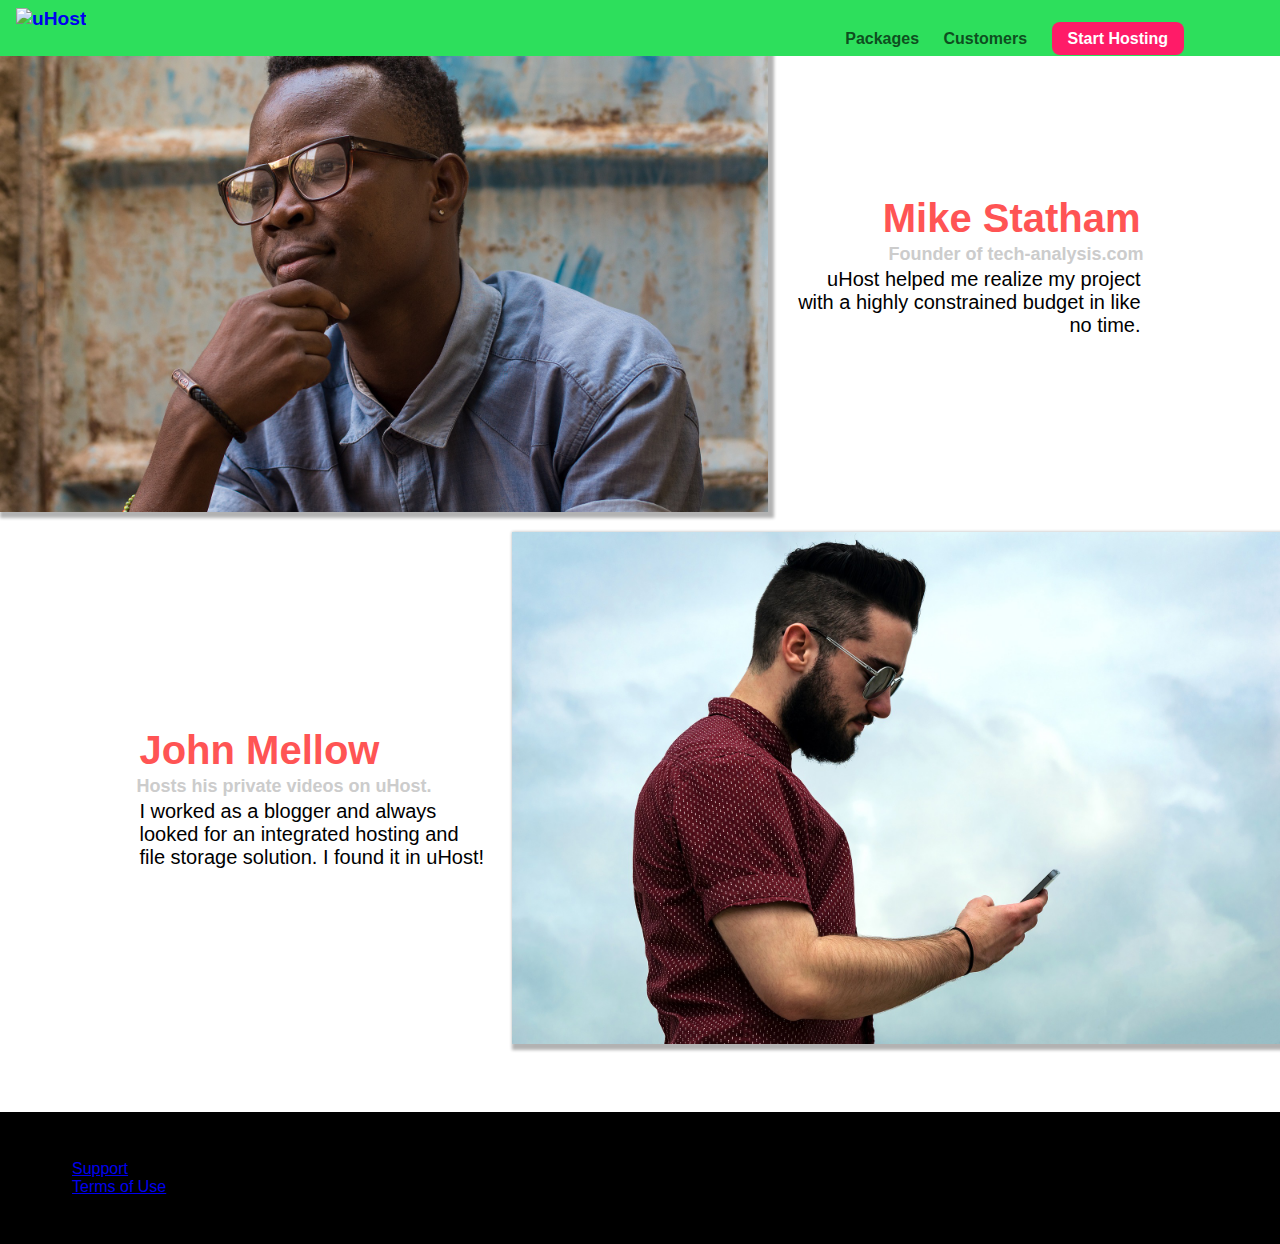
==== customers/index.html @ 81d45338 "radial and linear gradients and adding new page" ====
<!DOCTYPE html>
<html lang="en">

<head>
    <meta charset="UTF-8">
    <meta name="viewport" content="width=device-width, initial-scale=1.0">
    <meta http-equiv="X-UA-Compatible" content="ie=edge">
    <title>uHost Customers</title>
    <link rel="shortcut icon" href="../favicon.png">
    <link href="https://fonts.googleapis.com/css?family=Anton|Montserrat:400,700" rel="stylesheet">
    <link rel="stylesheet" href="../shared.css">
    <link rel="stylesheet" href="customers.css">
</head>
<header class="main-header">
    <div class="main-header__title">
        <a href="../index.html">
            <img src="images/uhost-icon.png" alt="uHost"/>
        </a>
    </div>
    <nav  class="main-nav">
        <ul  class="main-nav__items">
            <li class="main-nav__item">
                <a href="../packages/index.html">Packages</a>
            </li>
            <li  class="main-nav__item">
                <a href="../customers/index.html">Customers</a>
            </li>
            <li  class="main-nav__item main-nav__item-cta">
                <a href="start-hosting/index.html">Start Hosting</a>
            </li>
        </ul>
    </nav>
</header>
<body>

    <main>
        <div>
            <div class="testimonial" id="customer-1">
                <div class="testimonial__image-container">
                    <img src="../images/customer-1.jpg" alt="Mike Statham - Customer" class="testimonial__image">
                </div>
                <div class="testimonial__info">
                    <h1 class="testimonial__name">Mike Statham</h1>
                    <h2 class="testimonial__subtitle">Founder of
                        <a href="tech-analysis.com">tech-analysis.com</a>
                    </h2>
                    <p class="testimonial__text">uHost helped me realize my project with a highly constrained budget in like no time.</p>
                </div>
            </div>
            <div class="testimonial" id="customer-2">

                <div class="testimonial__info">
                    <h1 class="testimonial__name">John Mellow</h1>
                    <h2 class="testimonial__subtitle">Hosts his private videos on uHost.
                    </h2>
                    <p class="testimonial__text">I worked as a blogger and always looked for an integrated hosting and file storage solution. I found
                        it in uHost!
                    </p>
                </div>
                <div class="testimonial__image-container">
                    <img src="../images/customer-2.jpg" alt="John Mellow - Customer" class="testimonial__image">
                </div>
            </div>
        </div>
    </main>
    <footer class="main-footer">
        <nav>
            <ul>
                <li>
                    <a href="#">Support</a>
                </li>
                <li>
                    <a href="#">Terms of Use</a>
                </li>
            </ul>
        </nav>
    </footer>
</body>

</html>
---- shared.css ----
* {
    box-sizing: border-box;
}

body {
    font-family: 'Gill Sans', 'Gill Sans MT', Calibri, 'Trebuchet MS', sans-serif;
    margin: 0;
}

.main-header {
    width: 100%;
    background-color: #2ddf5c;
    padding: 8px 16px ;
    vertical-align: middle;
    position: fixed;
    z-index: 1;
}

.main-header__title a {
    text-decoration: none;
    display: inline-block;
    height: 22px
}

.main-header__title {
    display: inline-block;
    color: #0e4f1f;
    font-weight: bold;
    font-size: 1.2rem;
}

.main-header__title img {
    height: 100%;
}

.main-nav {
    display: inline-block;
    text-align: right;
    width: calc(100% - 70px);
}

.main-nav__items {
    margin: 0;
    padding: 0;
    list-style: none;
}

.main-nav__item {
    display: inline-block;
    
}

.main-nav__item  a {
    text-decoration: none;
    margin: 0 10px;
    color: #0e4f1f;
    font-weight: bold;
    padding: 3px 0;
}

.main-nav__item  a:active,
.main-nav__item  a:hover {
    color: white;
    border-bottom: 5px solid white;
}

.main-nav__item-cta a {
    color: white;
    background-color: #ff1b68;
    padding: 8px 16px;
    border-radius: 8px;
}

.main-nav__item-cta a:active,
.main-nav__item-cta a:hover {
    color: #ff1b68;
    background-color: white;
    border: none;
    border-radius: 8px;
}

.main-footer {
    background-color: black;
    padding: 32px;
    margin-top: 48px;
}

.main-footer__links {
    list-style: none;
    margin: 0;
    padding: 0;
    text-align: center;
}

.main-footer__link {
    display: inline-block;
    margin: 0 16px;
}

.main-footer__link a {
    text-decoration: none;
    color: white;
}

.main-footer__link a:hover,
.main-footer__link a:active {
    text-decoration: none;
    color: #ccc;
}

.button {
    background-color: #0e4f1f;
    color: white;
    font: inherit;
    border: 1.5px solid #0e4f1f;
    padding: 8px;
    border-radius: 8px;
    font-weight: bold;
    cursor: pointer;
}

.button:hover,
.button:active {
    background-color: white;
    color: #0e4f1f
}

.button:focus {
    outline: none;
}
---- customers/customers.css ----
.testimonial {
    font-size: 20px;
    /* margin: 48px 0; */
  }
  
    .testimonial__list {
        width: 80%;
        margin: auto;
    }
  
.testimonial__image-container {
  width: 60%;
  display: inline-block;
  vertical-align: middle;
  box-shadow: 3px 3px 3px 3px rgba(0,0,0,.3);
  margin-bottom: 20px;
}

.testimonial__image {
  width: 100%;
  vertical-align: top;
}
  
  .testimonial__info {
    text-align: right;
    padding: 14px;
    display: inline-block;
    vertical-align: middle;
    width:30%;
  }
  
  #customer-2.testimonial {
    text-align: right;
  }
  
  #customer-2 .testimonial__info {
    text-align: left;
  }
  
  .testimonial__name {
    margin: 3px;
    color: #ff5454;
  }
  
  .testimonial__subtitle {
    margin: 0;
    font-size: 18px;
    color: #ccc;
  }
  
  .testimonial__subtitle a {
    color: inherit;
    text-decoration: none;
  }
  
  .testimonial__subtitle a:hover,
  .testimonial__subtitle a:active {
    color: #7a7a7a;
  }
  
  .testimonial__text {
    margin: 3px;
  }
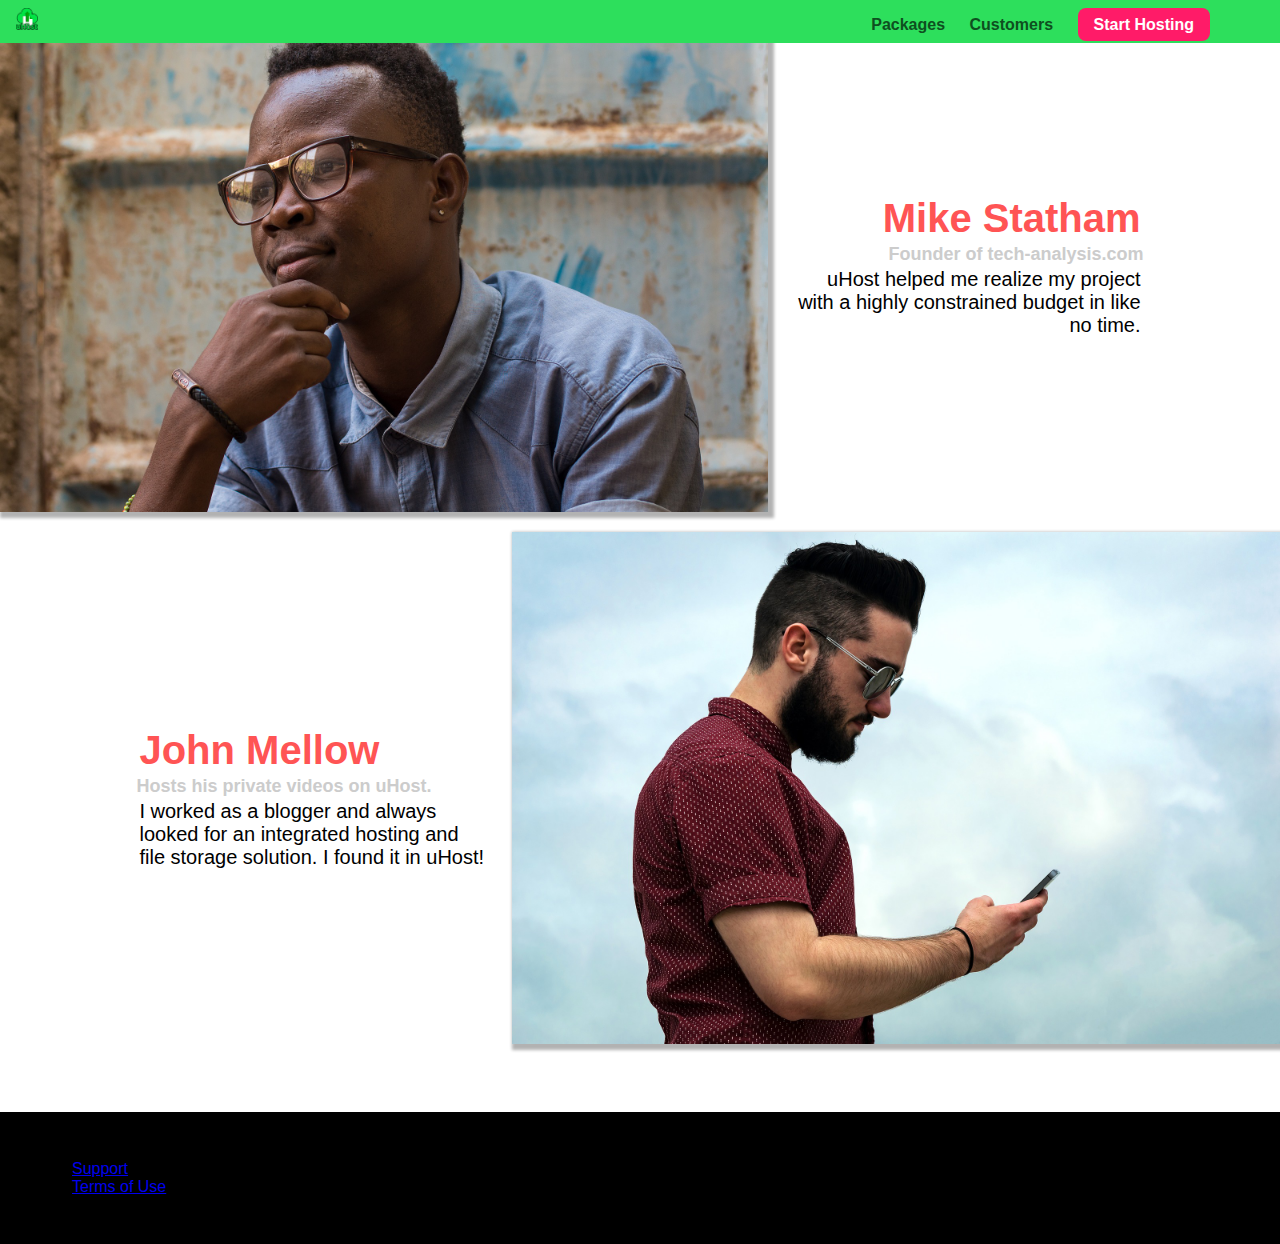
==== commit 29633d89: "update" ====
--- a/customers/index.html
+++ b/customers/index.html
@@ -14,7 +14,7 @@
 <header class="main-header">
     <div class="main-header__title">
         <a href="../index.html">
-            <img src="images/uhost-icon.png" alt="uHost"/>
+            <img src="../images/uhost-icon.png" alt="uHost"/>
         </a>
     </div>
     <nav  class="main-nav">
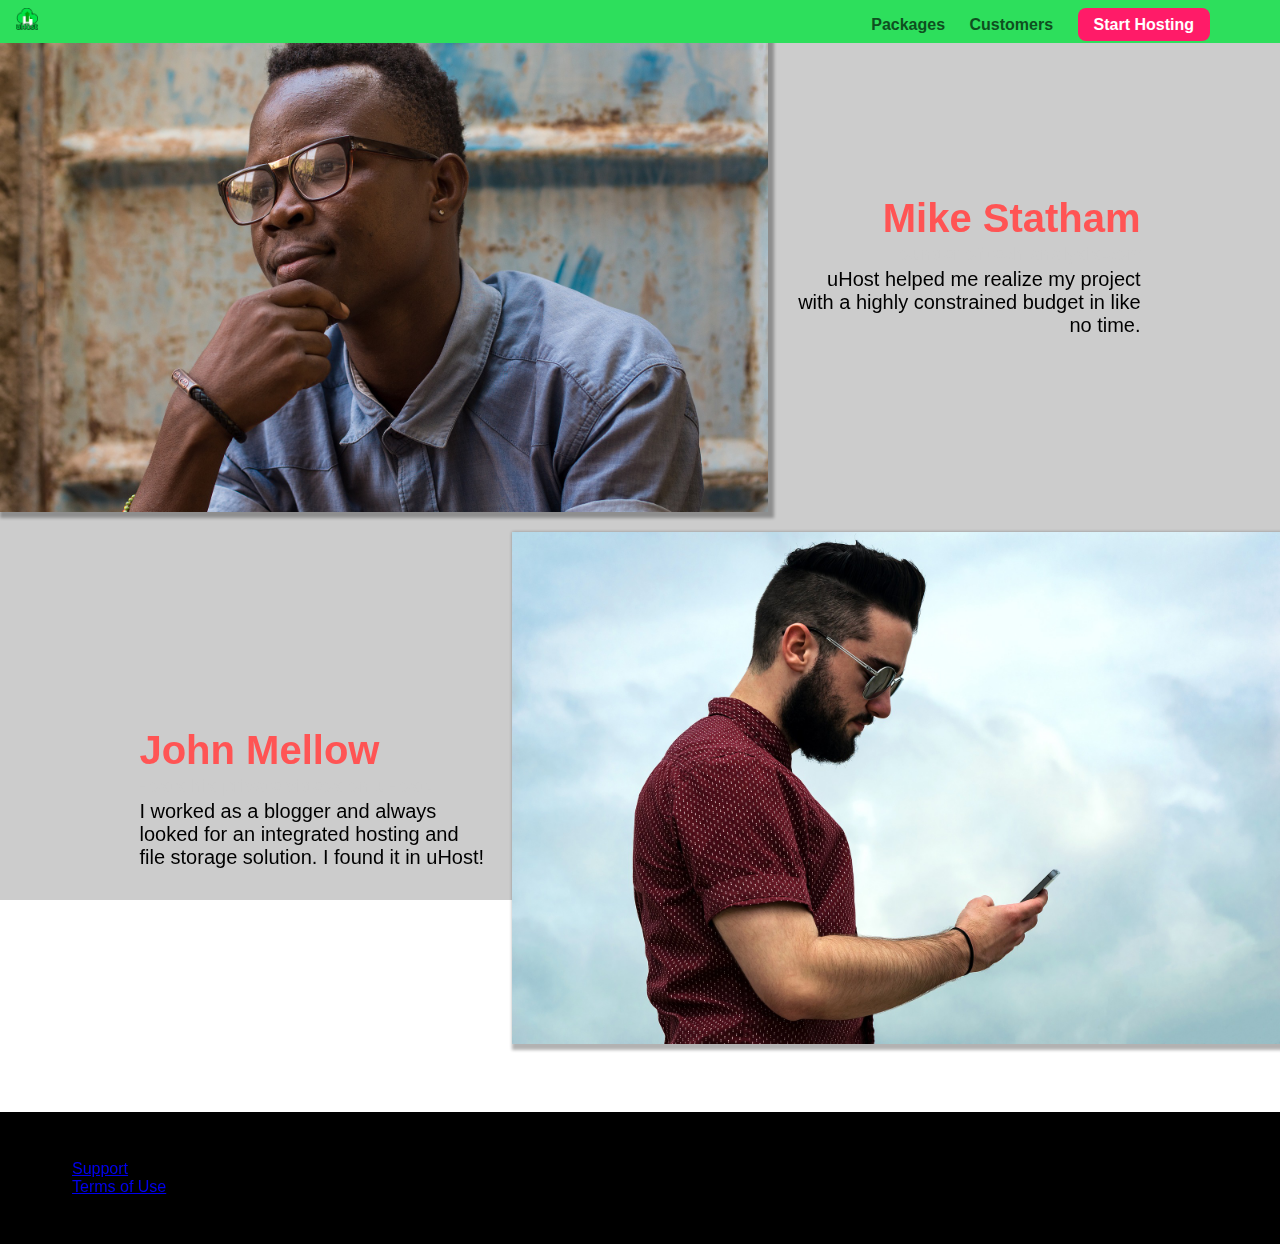
==== commit 8ca53928: "problems with percentages" ====
--- a/customers/index.html
+++ b/customers/index.html
@@ -11,28 +11,29 @@
     <link rel="stylesheet" href="../shared.css">
     <link rel="stylesheet" href="customers.css">
 </head>
-<header class="main-header">
-    <div class="main-header__title">
-        <a href="../index.html">
-            <img src="../images/uhost-icon.png" alt="uHost"/>
-        </a>
-    </div>
-    <nav  class="main-nav">
-        <ul  class="main-nav__items">
-            <li class="main-nav__item">
-                <a href="../packages/index.html">Packages</a>
-            </li>
-            <li  class="main-nav__item">
-                <a href="../customers/index.html">Customers</a>
-            </li>
-            <li  class="main-nav__item main-nav__item-cta">
-                <a href="start-hosting/index.html">Start Hosting</a>
-            </li>
-        </ul>
-    </nav>
-</header>
+
 <body>
-
+    <div class="backdrop"></div>
+    <header class="main-header">
+        <div class="main-header__title">
+            <a href="../index.html">
+                <img src="../images/uhost-icon.png" alt="uHost"/>
+            </a>
+        </div>
+        <nav  class="main-nav">
+            <ul  class="main-nav__items">
+                <li class="main-nav__item">
+                    <a href="../packages/index.html">Packages</a>
+                </li>
+                <li  class="main-nav__item">
+                    <a href="../customers/index.html">Customers</a>
+                </li>
+                <li  class="main-nav__item main-nav__item-cta">
+                    <a href="start-hosting/index.html">Start Hosting</a>
+                </li>
+            </ul>
+        </nav>
+    </header>
     <main>
         <div>
             <div class="testimonial" id="customer-1">
--- a/shared.css
+++ b/shared.css
@@ -5,6 +5,16 @@
 body {
     font-family: 'Gill Sans', 'Gill Sans MT', Calibri, 'Trebuchet MS', sans-serif;
     margin: 0;
+}
+
+.backdrop {
+    position: fixed;
+    z-index: -100;
+    width: 100%;
+    height: 100%;
+    top:0;
+    left:0;
+    background-color: rgba(0,0,0,0.2);
 }
 
 .main-header {
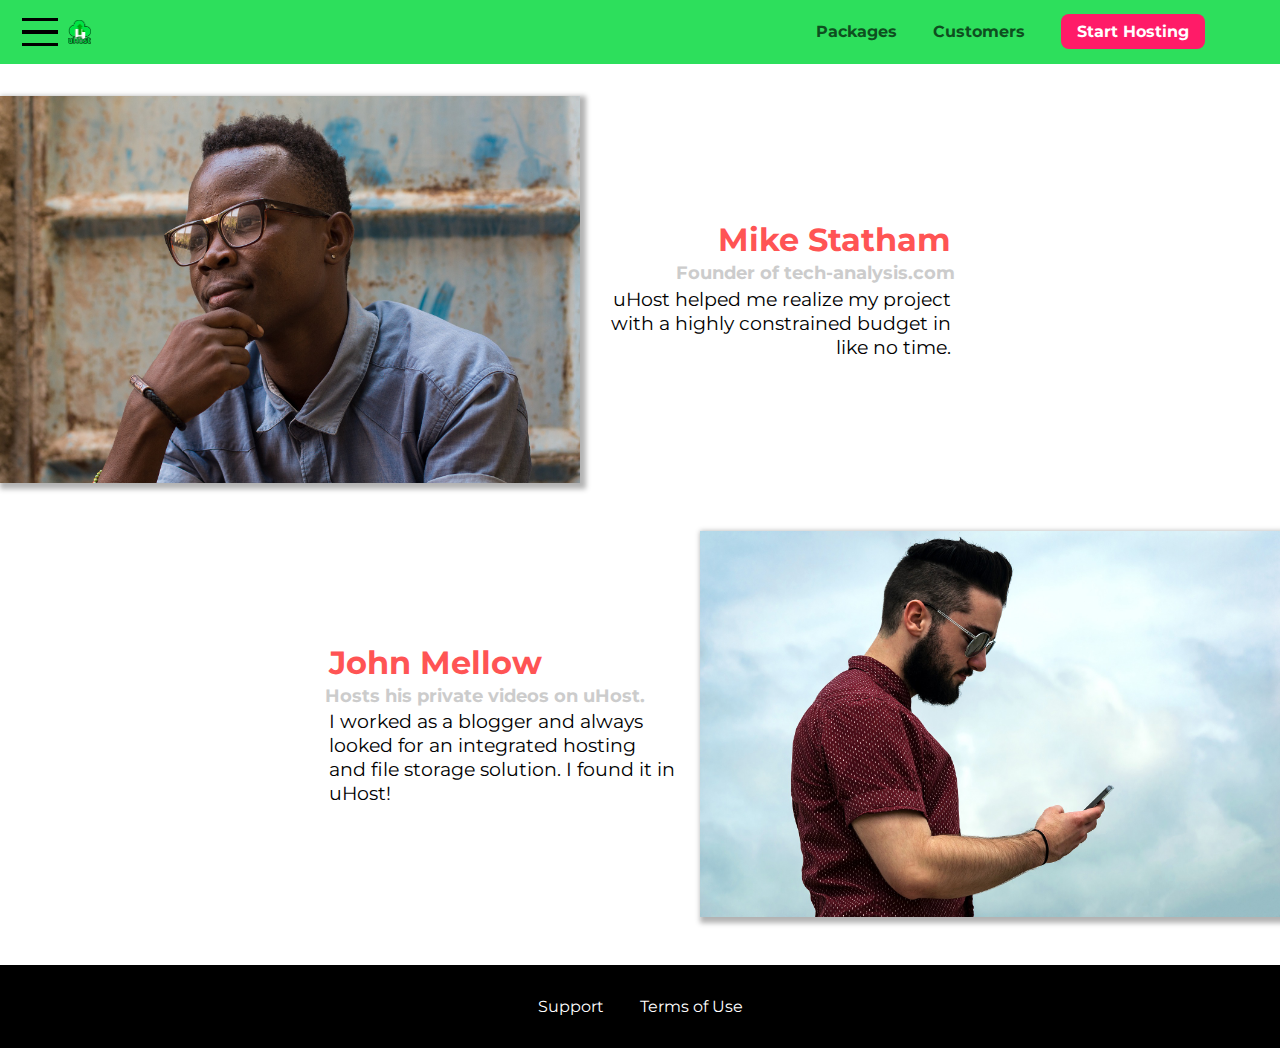
==== commit 27dddff8: "something went wrong so fixing entire code base" ====
--- a/customers/index.html
+++ b/customers/index.html
@@ -15,25 +15,43 @@
 <body>
     <div class="backdrop"></div>
     <header class="main-header">
-        <div class="main-header__title">
-            <a href="../index.html">
-                <img src="../images/uhost-icon.png" alt="uHost"/>
+        <div>
+            <button class="toggle-button">
+                <span class="toggle-button__bar"></span>
+                <span class="toggle-button__bar"></span>
+                <span class="toggle-button__bar"></span>
+            </button>
+            <a href="../index.html" class="main-header__brand">
+                <img src="../images/uhost-icon.png" alt="uHost - Your favorite hosting company">
             </a>
         </div>
-        <nav  class="main-nav">
-            <ul  class="main-nav__items">
+        <nav class="main-nav">
+            <ul class="main-nav__items">
                 <li class="main-nav__item">
                     <a href="../packages/index.html">Packages</a>
                 </li>
-                <li  class="main-nav__item">
-                    <a href="../customers/index.html">Customers</a>
+                <li class="main-nav__item">
+                    <a href="index.html">Customers</a>
                 </li>
-                <li  class="main-nav__item main-nav__item-cta">
+                <li class="main-nav__item main-nav__item--cta">
                     <a href="start-hosting/index.html">Start Hosting</a>
                 </li>
             </ul>
         </nav>
     </header>
+    <nav class="mobile-nav">
+        <ul class="mobile-nav__items">
+            <li class="mobile-nav__item">
+                <a href="../packages/index.html">Packages</a>
+            </li>
+            <li class="mobile-nav__item">
+                <a href="index.html">Customers</a>
+            </li>
+            <li class="mobile-nav__item mobile-nav__item--cta">
+                <a href="../start-hosting/index.html">Start Hosting</a>
+            </li>
+        </ul>
+    </nav>
     <main>
         <div>
             <div class="testimonial" id="customer-1">
@@ -66,16 +84,17 @@
     </main>
     <footer class="main-footer">
         <nav>
-            <ul>
-                <li>
+            <ul class="main-footer__links">
+                <li class="main-footer__link">
                     <a href="#">Support</a>
                 </li>
-                <li>
+                <li class="main-footer__link">
                     <a href="#">Terms of Use</a>
                 </li>
             </ul>
         </nav>
     </footer>
+    <script src="../shared.js"></script>
 </body>
 
 </html>--- a/shared.css
+++ b/shared.css
@@ -1,140 +1,202 @@
 * {
-    box-sizing: border-box;
+  box-sizing: border-box;
 }
 
 body {
-    font-family: 'Gill Sans', 'Gill Sans MT', Calibri, 'Trebuchet MS', sans-serif;
-    margin: 0;
+  font-family: "Montserrat", sans-serif;
+  margin: 0;
 }
 
 .backdrop {
-    position: fixed;
-    z-index: -100;
-    width: 100%;
-    height: 100%;
-    top:0;
-    left:0;
-    background-color: rgba(0,0,0,0.2);
+  position: fixed;
+  display: none;
+  top: 0;
+  left: 0;
+  z-index: 100;
+  width: 100vw;
+  height: 100vh;
+  background: rgba(0, 0, 0, 0.5);
 }
 
 .main-header {
-    width: 100%;
-    background-color: #2ddf5c;
-    padding: 8px 16px ;
-    vertical-align: middle;
-    position: fixed;
-    z-index: 1;
-}
-
-.main-header__title a {
-    text-decoration: none;
-    display: inline-block;
-    height: 22px
-}
-
-.main-header__title {
-    display: inline-block;
-    color: #0e4f1f;
-    font-weight: bold;
-    font-size: 1.2rem;
-}
-
-.main-header__title img {
-    height: 100%;
+  width: 100%;
+  position: fixed;
+  top: 0;
+  left: 0;
+  background: #2ddf5c;
+  padding: 0.5rem 1rem;
+  z-index: 1;
+}
+
+.main-header > div {
+  display: inline-block;
+  vertical-align: middle;
+}
+
+.toggle-button {
+  width: 3rem;
+  background: transparent;
+  border: none;
+  cursor: pointer;
+  padding-top: 0;
+  padding-bottom: 0;
+  vertical-align: middle;
+}
+
+.toggle-button:focus {
+  outline: none;
+}
+
+.toggle-button__bar {
+  width: 100%;
+  height: 0.2rem;
+  background: black;
+  display: block;
+  margin: 0.6rem 0;
+}
+
+.main-header__brand {
+  color: #0e4f1f;
+  text-decoration: none;
+  font-weight: bold;
+  font-size: 1.5rem;
+  height: 1.5rem;
+  /* width: 20px; */
+  display: inline-block;
+  vertical-align: middle;
+}
+
+.main-header__brand img {
+  height: 100%;
+  /* width: 100%; */
 }
 
 .main-nav {
-    display: inline-block;
-    text-align: right;
-    width: calc(100% - 70px);
+  display: inline-block;
+  text-align: right;
+  width: calc(100% - 122px);
+  vertical-align: middle;
 }
 
 .main-nav__items {
-    margin: 0;
-    padding: 0;
-    list-style: none;
+  margin: 0;
+  padding: 0;
+  list-style: none;
 }
 
 .main-nav__item {
-    display: inline-block;
-    
-}
-
-.main-nav__item  a {
-    text-decoration: none;
-    margin: 0 10px;
-    color: #0e4f1f;
-    font-weight: bold;
-    padding: 3px 0;
-}
-
-.main-nav__item  a:active,
-.main-nav__item  a:hover {
-    color: white;
-    border-bottom: 5px solid white;
-}
-
-.main-nav__item-cta a {
-    color: white;
-    background-color: #ff1b68;
-    padding: 8px 16px;
-    border-radius: 8px;
-}
-
-.main-nav__item-cta a:active,
-.main-nav__item-cta a:hover {
-    color: #ff1b68;
-    background-color: white;
-    border: none;
-    border-radius: 8px;
+  display: inline-block;
+  margin: 0 1rem;
+}
+
+.main-nav__item a,
+.mobile-nav__item a {
+  text-decoration: none;
+  color: #0e4f1f;
+  font-weight: bold;
+  padding: 0.2rem 0;
+}
+
+.main-nav__item a:hover,
+.main-nav__item a:active {
+  color: white;
+  border-bottom: 5px solid white;
+}
+
+.main-nav__item--cta a,
+.mobile-nav__item--cta a {
+  color: white;
+  background: #ff1b68;
+  padding: 0.5rem 1rem;
+  border-radius: 8px;
+}
+
+.main-nav__item--cta a:hover,
+.main-nav__item--cta a:active,
+.mobile-nav__item--cta a:hover,
+.mobile-nav__item--cta a:active {
+  color: #ff1b68;
+  background: white;
+  border: none;
 }
 
 .main-footer {
-    background-color: black;
-    padding: 32px;
-    margin-top: 48px;
+  background: black;
+  padding: 2rem;
+  margin-top: 3rem;
 }
 
 .main-footer__links {
-    list-style: none;
-    margin: 0;
-    padding: 0;
-    text-align: center;
+  list-style: none;
+  margin: 0;
+  padding: 0;
+  text-align: center;
 }
 
 .main-footer__link {
-    display: inline-block;
-    margin: 0 16px;
+  display: inline-block;
+  margin: 0 1rem;
 }
 
 .main-footer__link a {
-    text-decoration: none;
-    color: white;
+  color: white;
+  text-decoration: none;
 }
 
 .main-footer__link a:hover,
 .main-footer__link a:active {
-    text-decoration: none;
-    color: #ccc;
+  color: #ccc;
+}
+
+.mobile-nav {
+  display: none;
+  position: fixed;
+  z-index: 101;
+  top: 0;
+  left: 0;
+  background: white;
+  width: 80%;
+  height: 100vh;
+}
+
+.mobile-nav__items {
+  width: 90%;
+  height: 100%;
+  list-style: none;
+  margin: 10% auto;
+  padding: 0;
+  text-align: center;
+}
+
+.mobile-nav__item {
+  margin: 1rem 0;
+}
+
+.mobile-nav__item a {
+  font-size: 1.5rem;
 }
 
 .button {
-    background-color: #0e4f1f;
-    color: white;
-    font: inherit;
-    border: 1.5px solid #0e4f1f;
-    padding: 8px;
-    border-radius: 8px;
-    font-weight: bold;
-    cursor: pointer;
+  background: #0e4f1f;
+  color: white;
+  font: inherit;
+  border: 1.5px solid #0e4f1f;
+  padding: 0.5rem;
+  border-radius: 8px;
+  font-weight: bold;
+  cursor: pointer;
 }
 
 .button:hover,
 .button:active {
-    background-color: white;
-    color: #0e4f1f
+  background: white;
+  color: #0e4f1f;
 }
 
 .button:focus {
-    outline: none;
-}+  outline: none;
+}
+
+.open {
+    display: block !important;
+}
--- a/customers/customers.css
+++ b/customers/customers.css
@@ -1,32 +1,36 @@
- .testimonial {
-    font-size: 20px;
-    /* margin: 48px 0; */
+.testimonial {
+    font-size: 1.2rem;
+    margin: 3rem 0;
   }
   
-    .testimonial__list {
-        width: 80%;
-        margin: auto;
-    }
+  .testimonial__list {
+    width: 80%;
+    margin: auto;
+  }
   
-.testimonial__image-container {
-  width: 60%;
-  display: inline-block;
-  vertical-align: middle;
-  box-shadow: 3px 3px 3px 3px rgba(0,0,0,.3);
-  margin-bottom: 20px;
-}
+  .testimonial:first-of-type {
+    margin-top: 6rem;
+  }
 
-.testimonial__image {
-  width: 100%;
-  vertical-align: top;
-}
+  .testimonial__image-container {
+    width: 65%;
+    max-width: 580px;
+    display: inline-block;
+    vertical-align: middle;
+    box-shadow: 3px 3px 5px 3px rgba(0,0,0,0.3);
+  }
+
+  .testimonial__image {
+    width: 100%;
+    vertical-align: top;
+  }
   
   .testimonial__info {
     text-align: right;
-    padding: 14px;
+    padding: 0.9rem;
     display: inline-block;
     vertical-align: middle;
-    width:30%;
+    width: 30%;
   }
   
   #customer-2.testimonial {
@@ -38,13 +42,14 @@
   }
   
   .testimonial__name {
-    margin: 3px;
+    margin: 0.2rem;
     color: #ff5454;
+    font-size: 2rem;
   }
   
   .testimonial__subtitle {
     margin: 0;
-    font-size: 18px;
+    font-size: 1.1rem;
     color: #ccc;
   }
   
@@ -57,7 +62,9 @@
   .testimonial__subtitle a:active {
     color: #7a7a7a;
   }
+
+  .testimonial__text {
+    margin: 0.2rem;
+  }
   
-  .testimonial__text {
-    margin: 3px;
-  }
+  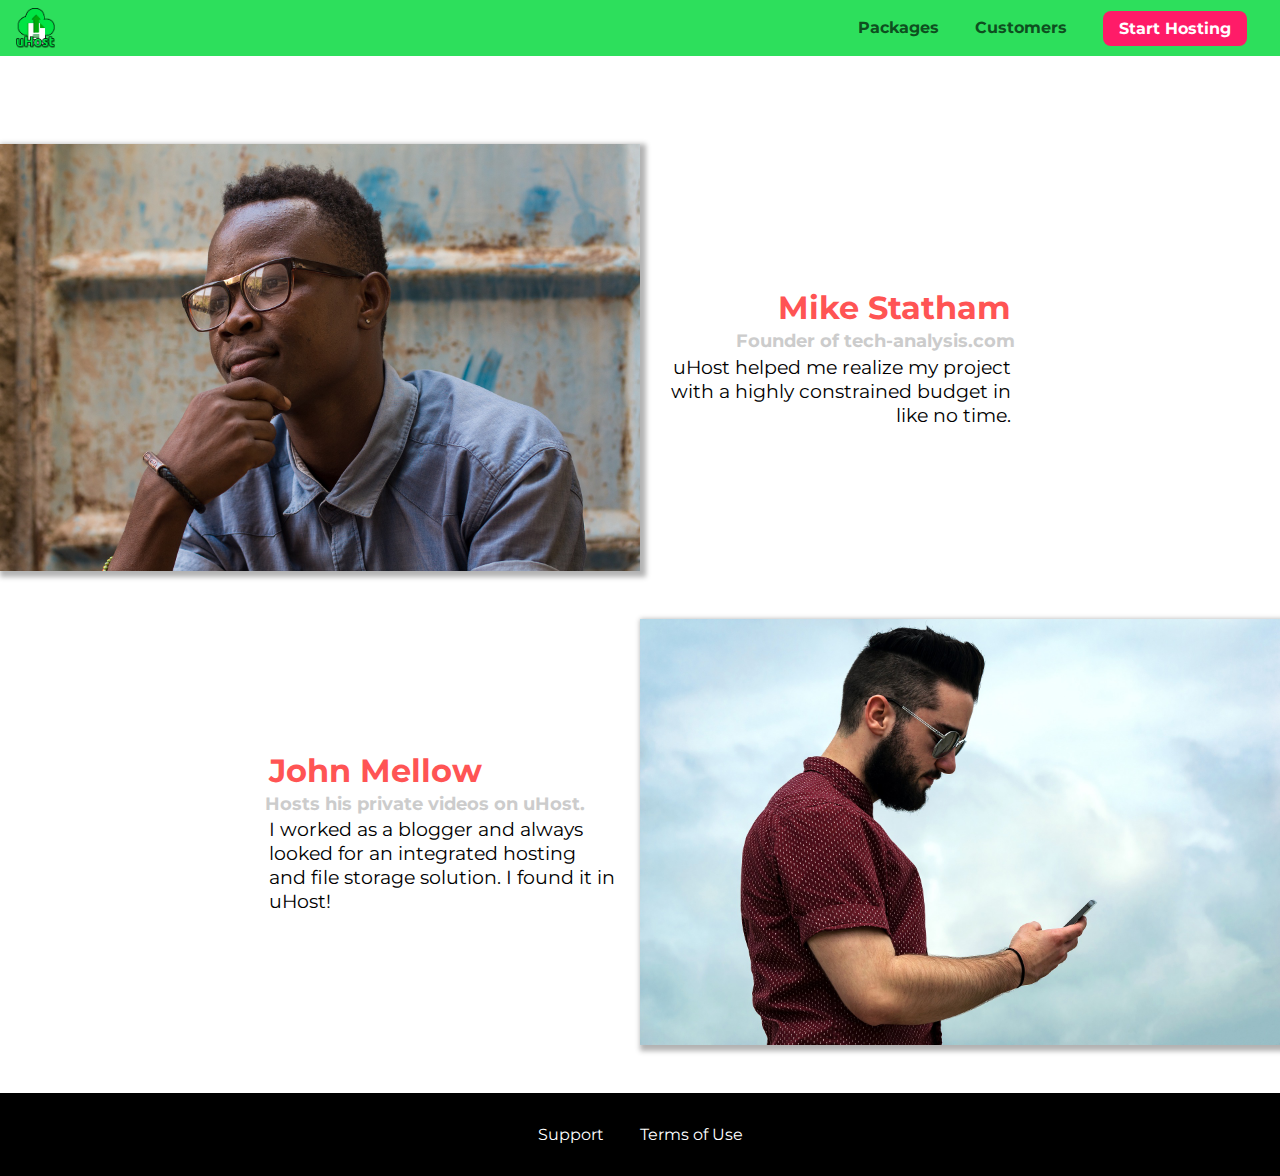
==== commit a5f08008: "all media queries" ====
--- a/shared.css
+++ b/shared.css
@@ -5,6 +5,11 @@
 body {
   font-family: "Montserrat", sans-serif;
   margin: 0;
+}
+
+main {
+  min-height: calc(100vh - 3.5rem - 8rem);
+  margin-top: 3.5rem;
 }
 
 .backdrop {
@@ -59,8 +64,7 @@
   color: #0e4f1f;
   text-decoration: none;
   font-weight: bold;
-  font-size: 1.5rem;
-  height: 1.5rem;
+  height: 2.5rem;
   /* width: 20px; */
   display: inline-block;
   vertical-align: middle;
@@ -72,10 +76,7 @@
 }
 
 .main-nav {
-  display: inline-block;
-  text-align: right;
-  width: calc(100% - 122px);
-  vertical-align: middle;
+  display: none;
 }
 
 .main-nav__items {
@@ -120,6 +121,19 @@
   border: none;
 }
 
+@media (min-width: 40rem) {
+  .toggle-button {
+    display: none;
+  }
+
+  .main-nav {
+    display: inline-block;
+    text-align: right;
+    width: calc(100% - 44px);
+    vertical-align: middle;
+  }
+}
+
 .main-footer {
   background: black;
   padding: 2rem;
@@ -134,8 +148,8 @@
 }
 
 .main-footer__link {
-  display: inline-block;
-  margin: 0 1rem;
+  display: block;
+  margin: 1rem 0;
 }
 
 .main-footer__link a {
@@ -200,3 +214,10 @@
 .open {
     display: block !important;
 }
+
+@media (min-width: 40rem) {
+  .main-footer__link {
+    display: inline-block;
+    margin: 0 1rem;
+  }
+}
--- a/customers/customers.css
+++ b/customers/customers.css
@@ -1,22 +1,19 @@
+main {
+  padding-top: 2.5rem;
+}
+
 .testimonial {
     font-size: 1.2rem;
-    margin: 3rem 0;
   }
   
-  .testimonial__list {
+  /*.testimonial__list {
     width: 80%;
     margin: auto;
-  }
-  
-  .testimonial:first-of-type {
-    margin-top: 6rem;
-  }
+  }*/
 
   .testimonial__image-container {
-    width: 65%;
-    max-width: 580px;
-    display: inline-block;
-    vertical-align: middle;
+    width: 100%;
+    max-width: 40rem;
     box-shadow: 3px 3px 5px 3px rgba(0,0,0,0.3);
   }
 
@@ -28,9 +25,6 @@
   .testimonial__info {
     text-align: right;
     padding: 0.9rem;
-    display: inline-block;
-    vertical-align: middle;
-    width: 30%;
   }
   
   #customer-2.testimonial {
@@ -66,5 +60,25 @@
   .testimonial__text {
     margin: 0.2rem;
   }
+
+  @media (min-width: 40rem) {
+    .testimonial {
+      margin: 3rem auto;
+      max-width: 1500px;
+    }
+
+    .testimonial__image-container {
+      display: inline-block;
+      vertical-align: middle;
+      width: 66%;
+    }
+
+    .testimonial__info {
+      display: inline-block;
+      vertical-align: middle;
+      width: 30%;
+    }
+    
+  }
   
   